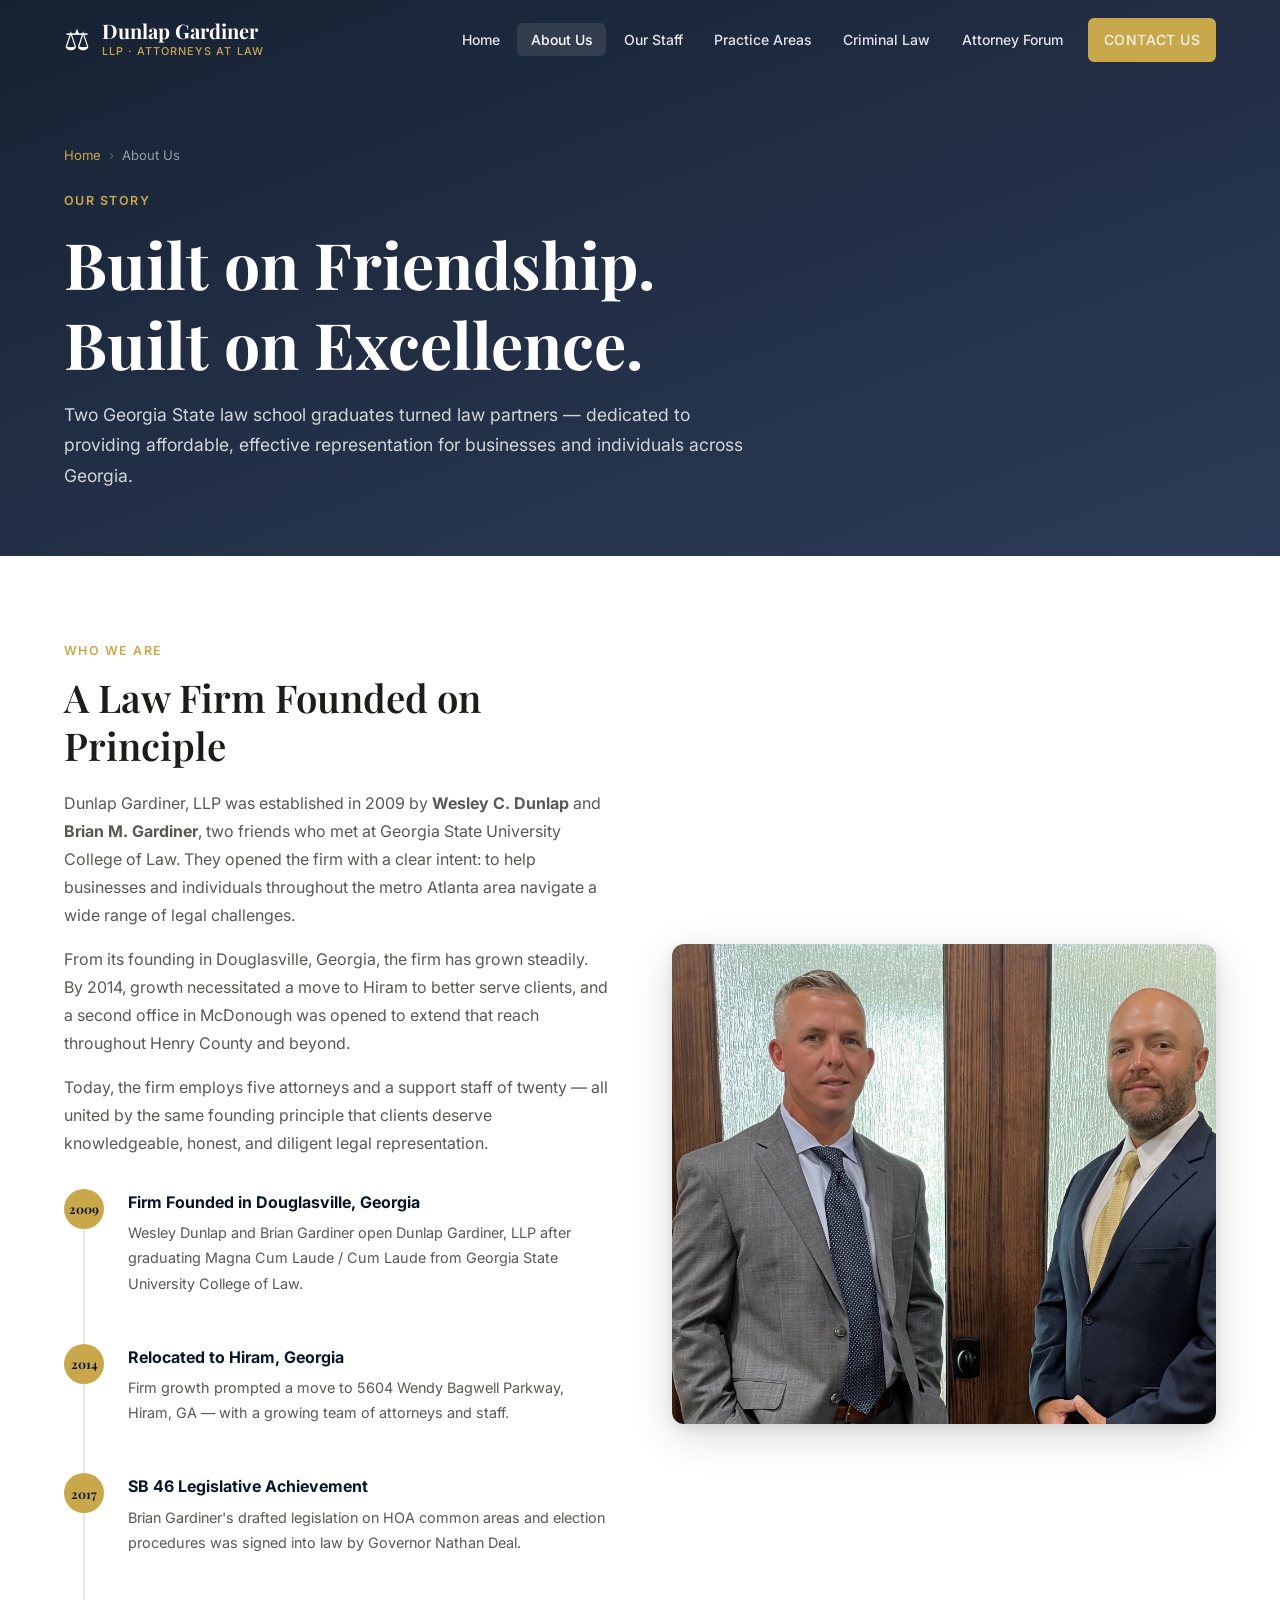
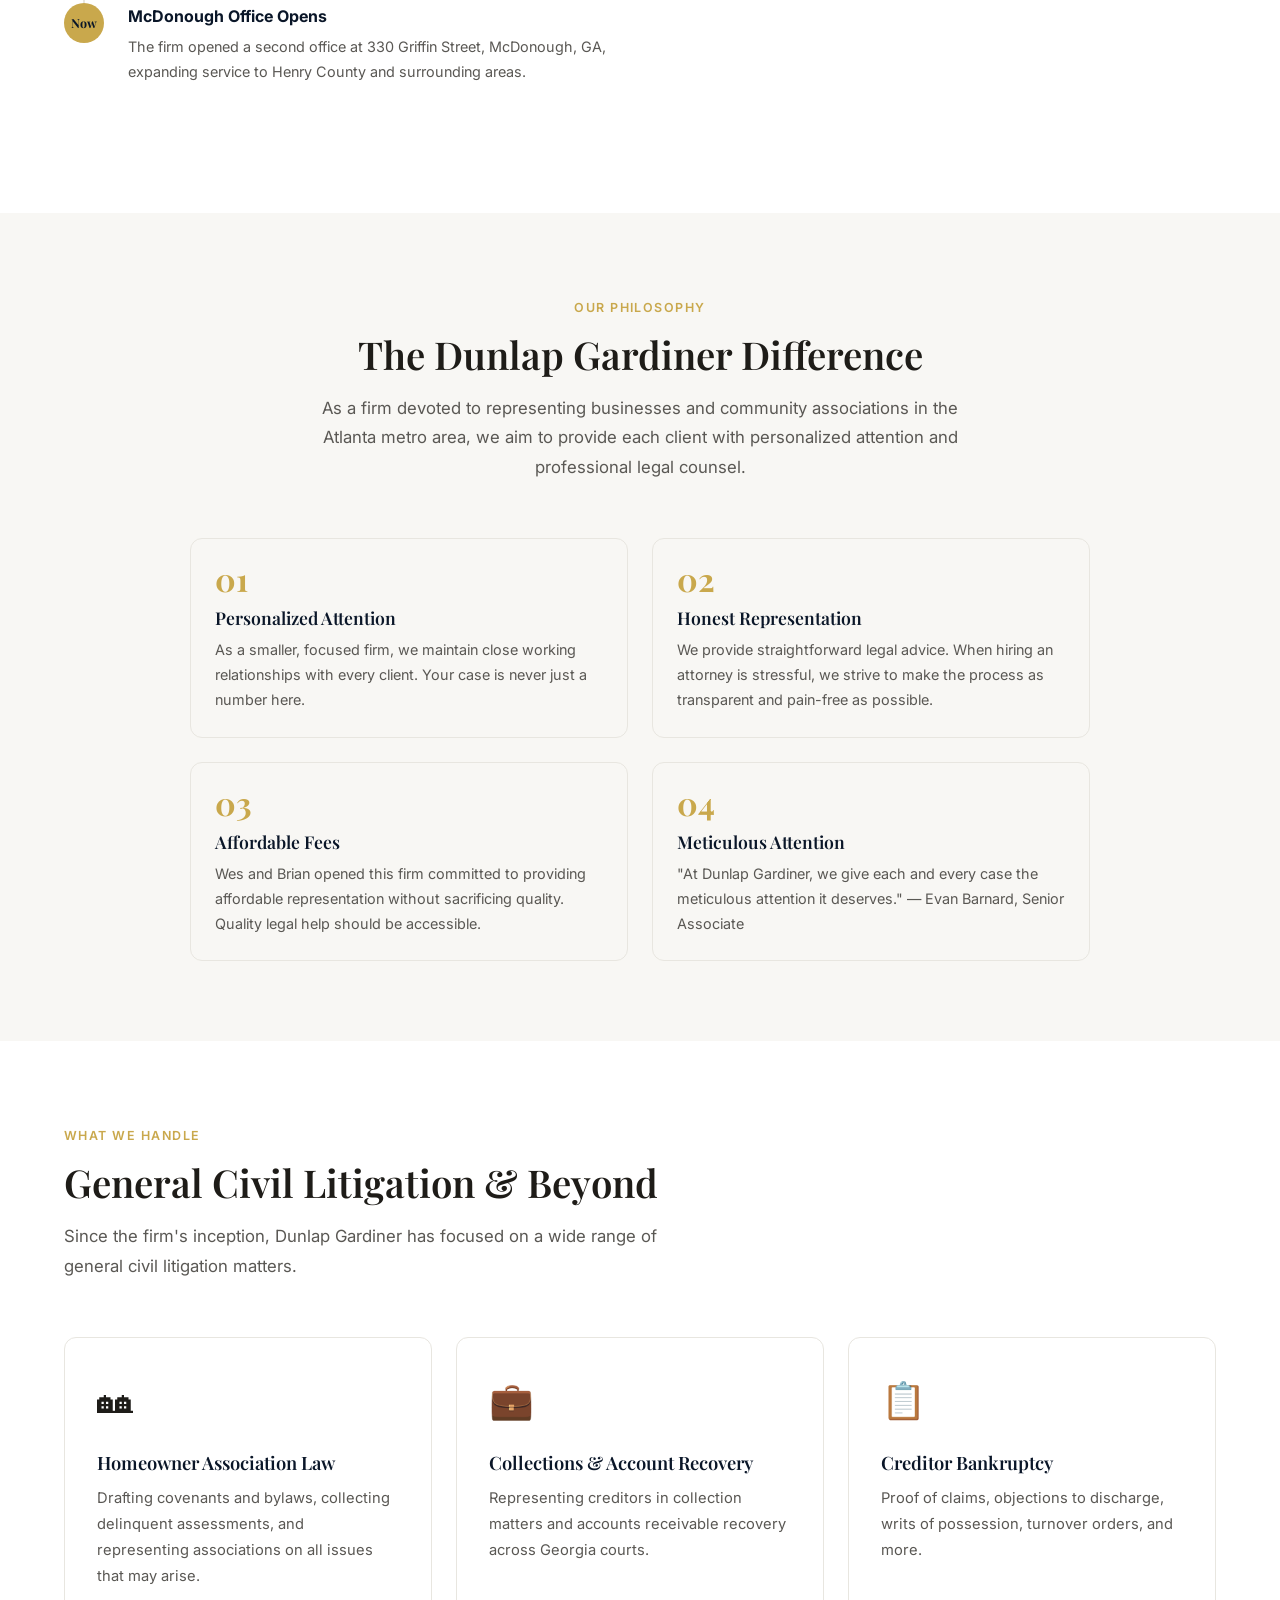
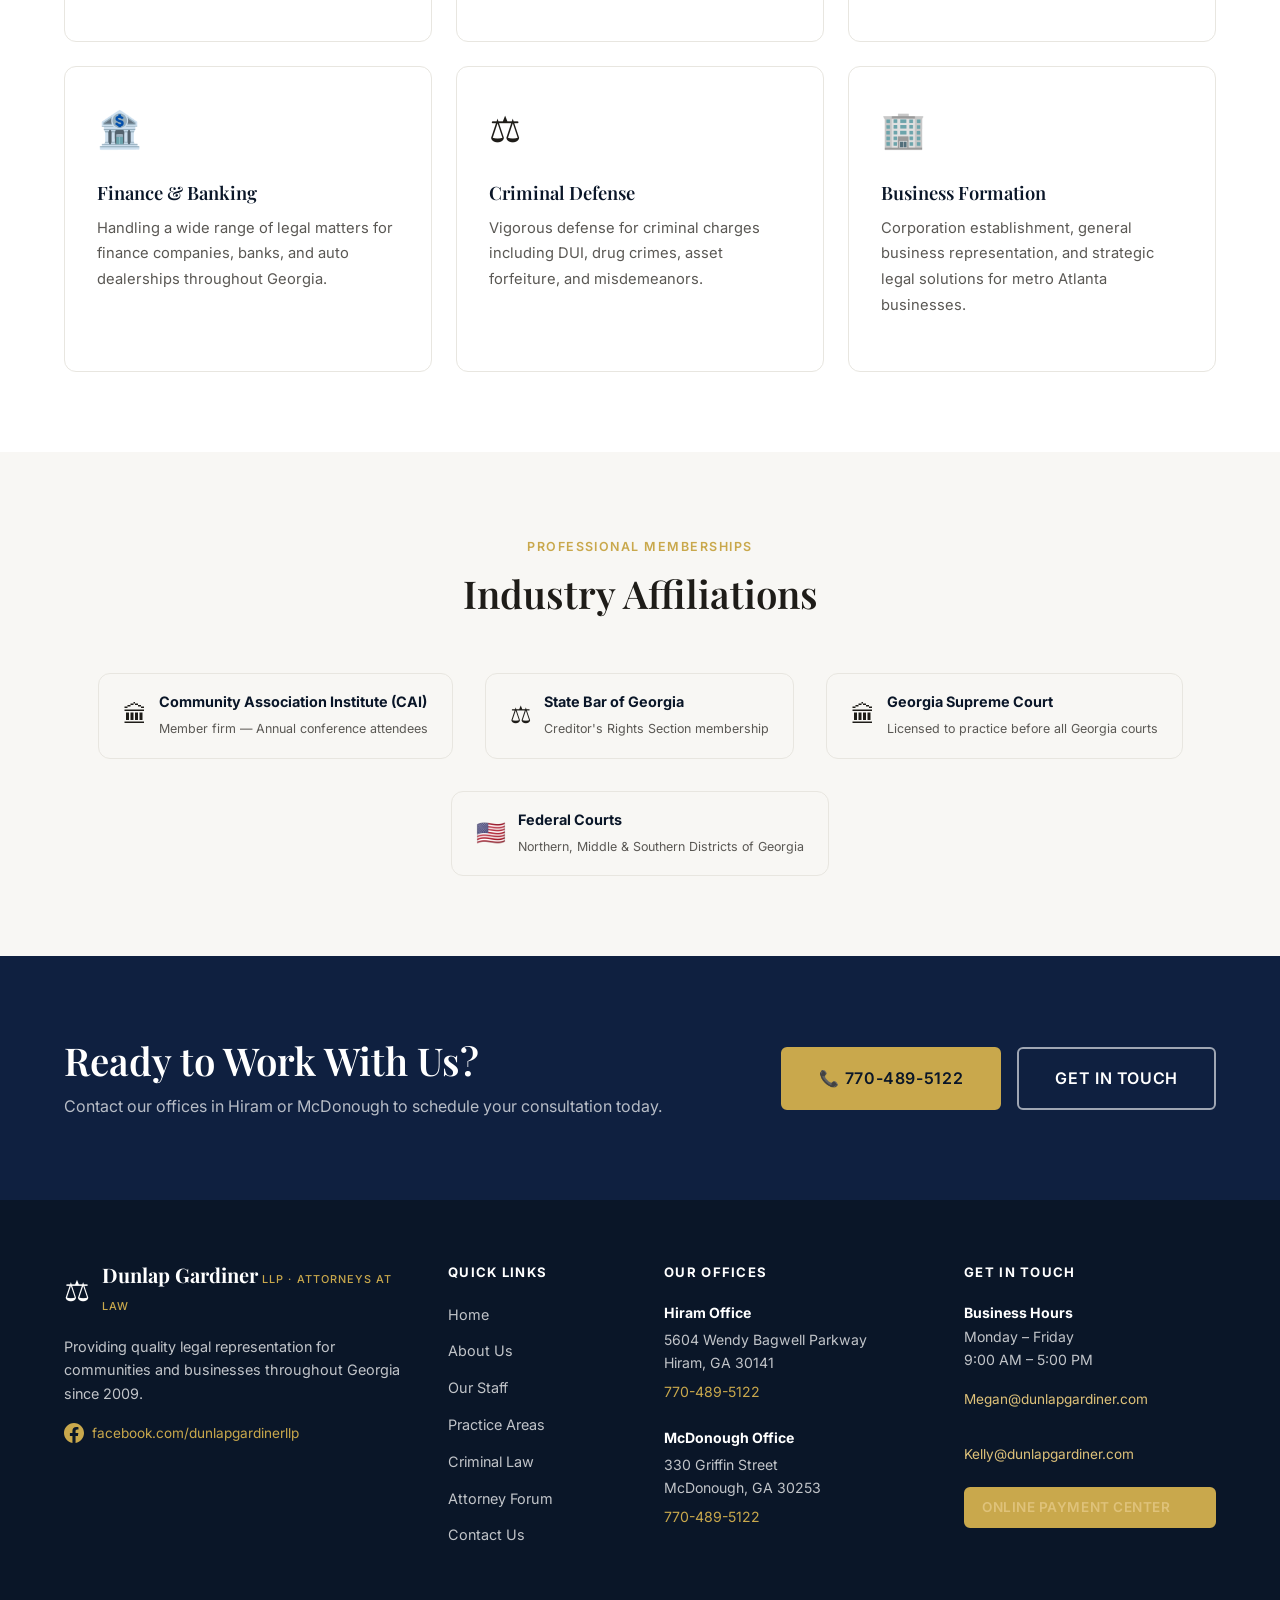
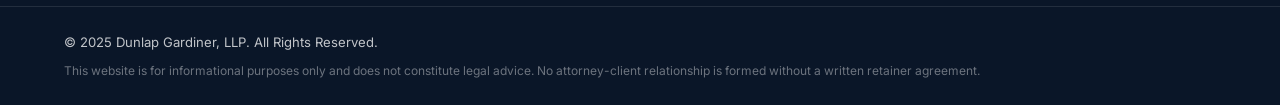
==== about.html @ 9105c39e "feat: website redesign Complete ground-up redesign of Dunlap Gardiner LLP website using modern, prof" ====
<!DOCTYPE html>
<html lang="en">
<head>
  <meta charset="UTF-8" />
  <meta name="viewport" content="width=device-width, initial-scale=1.0" />
  <meta name="description" content="About Dunlap Gardiner, LLP – Founded in 2009 by Wesley Dunlap and Brian Gardiner, serving businesses and communities throughout Georgia." />
  <title>About Us – Dunlap Gardiner, LLP</title>
  <link rel="icon" type="image/svg+xml" href="assets/favicon.svg" />
  <link rel="stylesheet" href="styles.css" />
  <link rel="preconnect" href="https://fonts.googleapis.com" />
  <link rel="preconnect" href="https://fonts.gstatic.com" crossorigin />
  <link href="https://fonts.googleapis.com/css2?family=Playfair+Display:wght@400;600;700&family=Inter:wght@300;400;500;600&display=swap" rel="stylesheet" />
</head>
<body>

  <!-- HEADER -->
  <header class="site-header scrolled" id="site-header">
    <div class="container header-inner">
      <a href="index.html" class="logo" aria-label="Dunlap Gardiner LLP Home">
        <span class="logo-icon">⚖</span>
        <div class="logo-text">
          <span class="logo-name">Dunlap Gardiner</span>
          <span class="logo-tag">LLP · Attorneys at Law</span>
        </div>
      </a>
      <nav class="main-nav" id="main-nav" aria-label="Main navigation">
        <ul>
          <li><a href="index.html">Home</a></li>
          <li><a href="about.html" class="active">About Us</a></li>
          <li><a href="staff.html">Our Staff</a></li>
          <li><a href="practice-areas.html">Practice Areas</a></li>
          <li><a href="criminal-law.html">Criminal Law</a></li>
          <li><a href="attorney-forum.html">Attorney Forum</a></li>
          <li><a href="contact.html" class="btn btn-nav">Contact Us</a></li>
        </ul>
      </nav>
      <button class="hamburger" id="hamburger" aria-label="Open menu" aria-expanded="false">
        <span></span><span></span><span></span>
      </button>
    </div>
  </header>
  <div class="mobile-menu" id="mobile-menu">
    <ul>
      <li><a href="index.html">Home</a></li>
      <li><a href="about.html">About Us</a></li>
      <li><a href="staff.html">Our Staff</a></li>
      <li><a href="practice-areas.html">Practice Areas</a></li>
      <li><a href="criminal-law.html">Criminal Law</a></li>
      <li><a href="attorney-forum.html">Attorney Forum</a></li>
    </ul>
    <a href="contact.html" class="btn btn-gold">Contact Us</a>
  </div>

  <!-- PAGE HERO -->
  <section class="page-hero">
    <div class="container">
      <div class="page-hero-content">
        <div class="breadcrumb">
          <a href="index.html">Home</a>
          <span class="breadcrumb-sep">›</span>
          <span>About Us</span>
        </div>
        <div class="section-label">Our Story</div>
        <h1>Built on Friendship.<br>Built on Excellence.</h1>
        <p>Two Georgia State law school graduates turned law partners — dedicated to providing affordable, effective representation for businesses and individuals across Georgia.</p>
      </div>
    </div>
  </section>

  <!-- MISSION -->
  <section class="section">
    <div class="container about-mission">
      <div class="about-mission-content">
        <div class="section-label">Who We Are</div>
        <h2>A Law Firm Founded on Principle</h2>
        <p>Dunlap Gardiner, LLP was established in 2009 by <strong>Wesley C. Dunlap</strong> and <strong>Brian M. Gardiner</strong>, two friends who met at Georgia State University College of Law. They opened the firm with a clear intent: to help businesses and individuals throughout the metro Atlanta area navigate a wide range of legal challenges.</p>
        <p>From its founding in Douglasville, Georgia, the firm has grown steadily. By 2014, growth necessitated a move to Hiram to better serve clients, and a second office in McDonough was opened to extend that reach throughout Henry County and beyond.</p>
        <p>Today, the firm employs five attorneys and a support staff of twenty — all united by the same founding principle that clients deserve knowledgeable, honest, and diligent legal representation.</p>
        <div class="about-timeline">
          <div class="timeline-item">
            <div class="timeline-dot">2009</div>
            <div class="timeline-content">
              <strong>Firm Founded in Douglasville, Georgia</strong>
              <p>Wesley Dunlap and Brian Gardiner open Dunlap Gardiner, LLP after graduating Magna Cum Laude / Cum Laude from Georgia State University College of Law.</p>
            </div>
          </div>
          <div class="timeline-item">
            <div class="timeline-dot">2014</div>
            <div class="timeline-content">
              <strong>Relocated to Hiram, Georgia</strong>
              <p>Firm growth prompted a move to 5604 Wendy Bagwell Parkway, Hiram, GA — with a growing team of attorneys and staff.</p>
            </div>
          </div>
          <div class="timeline-item">
            <div class="timeline-dot">2017</div>
            <div class="timeline-content">
              <strong>SB 46 Legislative Achievement</strong>
              <p>Brian Gardiner's drafted legislation on HOA common areas and election procedures was signed into law by Governor Nathan Deal.</p>
            </div>
          </div>
          <div class="timeline-item">
            <div class="timeline-dot">Now</div>
            <div class="timeline-content">
              <strong>McDonough Office Opens</strong>
              <p>The firm opened a second office at 330 Griffin Street, McDonough, GA, expanding service to Henry County and surrounding areas.</p>
            </div>
          </div>
        </div>
      </div>
      <div class="about-mission-image">
        <img src="assets/images/team-photo.jpg" alt="Founding partners Wesley Dunlap and Brian Gardiner" loading="lazy" />
      </div>
    </div>
  </section>

  <!-- PHILOSOPHY -->
  <section class="section bg-light">
    <div class="container">
      <div class="section-header">
        <div class="section-label">Our Philosophy</div>
        <h2>The Dunlap Gardiner Difference</h2>
        <p>As a firm devoted to representing businesses and community associations in the Atlanta metro area, we aim to provide each client with personalized attention and professional legal counsel.</p>
      </div>
      <div class="client-focus-values" style="max-width: 900px; margin: 0 auto; display: grid; grid-template-columns: repeat(2,1fr); gap: 1.5rem;">
        <div class="value-card">
          <div class="value-num">01</div>
          <h4>Personalized Attention</h4>
          <p>As a smaller, focused firm, we maintain close working relationships with every client. Your case is never just a number here.</p>
        </div>
        <div class="value-card">
          <div class="value-num">02</div>
          <h4>Honest Representation</h4>
          <p>We provide straightforward legal advice. When hiring an attorney is stressful, we strive to make the process as transparent and pain-free as possible.</p>
        </div>
        <div class="value-card">
          <div class="value-num">03</div>
          <h4>Affordable Fees</h4>
          <p>Wes and Brian opened this firm committed to providing affordable representation without sacrificing quality. Quality legal help should be accessible.</p>
        </div>
        <div class="value-card">
          <div class="value-num">04</div>
          <h4>Meticulous Attention</h4>
          <p>"At Dunlap Gardiner, we give each and every case the meticulous attention it deserves." — Evan Barnard, Senior Associate</p>
        </div>
      </div>
    </div>
  </section>

  <!-- PRACTICE AREAS SUMMARY -->
  <section class="section">
    <div class="container">
      <div class="section-header left">
        <div class="section-label">What We Handle</div>
        <h2>General Civil Litigation &amp; Beyond</h2>
        <p>Since the firm's inception, Dunlap Gardiner has focused on a wide range of general civil litigation matters.</p>
      </div>
      <div class="practice-grid">
        <div class="practice-card">
          <div class="practice-icon">🏘</div>
          <h3>Homeowner Association Law</h3>
          <p>Drafting covenants and bylaws, collecting delinquent assessments, and representing associations on all issues that may arise.</p>
        </div>
        <div class="practice-card">
          <div class="practice-icon">💼</div>
          <h3>Collections &amp; Account Recovery</h3>
          <p>Representing creditors in collection matters and accounts receivable recovery across Georgia courts.</p>
        </div>
        <div class="practice-card">
          <div class="practice-icon">📋</div>
          <h3>Creditor Bankruptcy</h3>
          <p>Proof of claims, objections to discharge, writs of possession, turnover orders, and more.</p>
        </div>
        <div class="practice-card">
          <div class="practice-icon">🏦</div>
          <h3>Finance &amp; Banking</h3>
          <p>Handling a wide range of legal matters for finance companies, banks, and auto dealerships throughout Georgia.</p>
        </div>
        <div class="practice-card">
          <div class="practice-icon">⚖</div>
          <h3>Criminal Defense</h3>
          <p>Vigorous defense for criminal charges including DUI, drug crimes, asset forfeiture, and misdemeanors.</p>
        </div>
        <div class="practice-card">
          <div class="practice-icon">🏢</div>
          <h3>Business Formation</h3>
          <p>Corporation establishment, general business representation, and strategic legal solutions for metro Atlanta businesses.</p>
        </div>
      </div>
    </div>
  </section>

  <!-- AFFILIATIONS -->
  <section class="section bg-light">
    <div class="container">
      <div class="section-header">
        <div class="section-label">Professional Memberships</div>
        <h2>Industry Affiliations</h2>
      </div>
      <div class="affiliations" style="justify-content: center;">
        <div class="affiliation-badge">
          <span>🏛</span>
          <div>
            <strong>Community Association Institute (CAI)</strong>
            <small>Member firm — Annual conference attendees</small>
          </div>
        </div>
        <div class="affiliation-badge">
          <span>⚖</span>
          <div>
            <strong>State Bar of Georgia</strong>
            <small>Creditor's Rights Section membership</small>
          </div>
        </div>
        <div class="affiliation-badge">
          <span>🏛</span>
          <div>
            <strong>Georgia Supreme Court</strong>
            <small>Licensed to practice before all Georgia courts</small>
          </div>
        </div>
        <div class="affiliation-badge">
          <span>🇺🇸</span>
          <div>
            <strong>Federal Courts</strong>
            <small>Northern, Middle &amp; Southern Districts of Georgia</small>
          </div>
        </div>
      </div>
    </div>
  </section>

  <!-- CTA -->
  <section class="section contact-cta bg-navy">
    <div class="container contact-cta-inner">
      <div class="contact-cta-text">
        <h2>Ready to Work With Us?</h2>
        <p>Contact our offices in Hiram or McDonough to schedule your consultation today.</p>
      </div>
      <div class="contact-cta-actions">
        <a href="tel:7704895122" class="btn btn-gold btn-lg">📞 770-489-5122</a>
        <a href="contact.html" class="btn btn-ghost-light btn-lg">Get in Touch</a>
      </div>
    </div>
  </section>

  <!-- FOOTER -->
  <footer class="site-footer">
    <div class="container footer-grid">
      <div class="footer-brand">
        <div class="footer-logo">
          <span class="logo-icon">⚖</span>
          <div>
            <span class="logo-name">Dunlap Gardiner</span>
            <span class="logo-tag">LLP · Attorneys at Law</span>
          </div>
        </div>
        <p>Providing quality legal representation for communities and businesses throughout Georgia since 2009.</p>
        <a href="https://www.facebook.com/dunlapgardinerllp" target="_blank" rel="noopener" class="footer-social">
          <svg width="20" height="20" viewBox="0 0 24 24" fill="currentColor"><path d="M24 12.073c0-6.627-5.373-12-12-12s-12 5.373-12 12c0 5.99 4.388 10.954 10.125 11.854v-8.385H7.078v-3.47h3.047V9.43c0-3.007 1.792-4.669 4.533-4.669 1.312 0 2.686.235 2.686.235v2.953H15.83c-1.491 0-1.956.925-1.956 1.874v2.25h3.328l-.532 3.47h-2.796v8.385C19.612 23.027 24 18.062 24 12.073z"/></svg>
          facebook.com/dunlapgardinerllp
        </a>
      </div>
      <div class="footer-nav">
        <h4>Quick Links</h4>
        <ul>
          <li><a href="index.html">Home</a></li>
          <li><a href="about.html">About Us</a></li>
          <li><a href="staff.html">Our Staff</a></li>
          <li><a href="practice-areas.html">Practice Areas</a></li>
          <li><a href="criminal-law.html">Criminal Law</a></li>
          <li><a href="attorney-forum.html">Attorney Forum</a></li>
          <li><a href="contact.html">Contact Us</a></li>
        </ul>
      </div>
      <div class="footer-offices">
        <h4>Our Offices</h4>
        <div class="office">
          <strong>Hiram Office</strong>
          <address>5604 Wendy Bagwell Parkway<br>Hiram, GA 30141</address>
          <a href="tel:7704895122">770-489-5122</a>
        </div>
        <div class="office">
          <strong>McDonough Office</strong>
          <address>330 Griffin Street<br>McDonough, GA 30253</address>
          <a href="tel:7704895122">770-489-5122</a>
        </div>
      </div>
      <div class="footer-contact">
        <h4>Get in Touch</h4>
        <p><strong>Business Hours</strong><br>Monday – Friday<br>9:00 AM – 5:00 PM</p>
        <a href="mailto:Megan@dunlapgardiner.com">Megan@dunlapgardiner.com</a><br>
        <a href="mailto:Kelly@dunlapgardiner.com">Kelly@dunlapgardiner.com</a>
        <div class="footer-payment">
          <a href="https://quickclick.com/r/5w9c6m7mehdgdvlrskypk6oudv6t7s" target="_blank" rel="noopener" class="btn btn-sm btn-gold">Online Payment Center</a>
        </div>
      </div>
    </div>
    <div class="footer-bottom">
      <div class="container">
        <p>&copy; 2025 Dunlap Gardiner, LLP. All Rights Reserved.</p>
        <p class="disclaimer">This website is for informational purposes only and does not constitute legal advice. No attorney-client relationship is formed without a written retainer agreement.</p>
      </div>
    </div>
  </footer>

  <script src="script.js"></script>
</body>
</html>
---- styles.css ----
/* =============================================
   DUNLAP GARDINER LLP - MAIN STYLESHEET
   Modern Professional Law Firm Design
   ============================================= */

/* --- Reset & Base --- */
*, *::before, *::after { box-sizing: border-box; margin: 0; padding: 0; }

:root {
  --navy:       #0a1628;
  --navy-mid:   #0f2040;
  --navy-light: #1a2f52;
  --gold:       #c9a84c;
  --gold-light: #dfc27a;
  --gold-dark:  #a8861e;
  --white:      #ffffff;
  --off-white:  #f8f7f4;
  --gray-100:   #f3f2ef;
  --gray-200:   #e8e6e0;
  --gray-400:   #9e9b94;
  --gray-600:   #6b6860;
  --gray-800:   #3a3834;
  --text:       #1e1c18;
  --text-light: #5a5854;
  --radius:     6px;
  --radius-lg:  12px;
  --shadow-sm:  0 1px 3px rgba(0,0,0,.08), 0 1px 2px rgba(0,0,0,.06);
  --shadow-md:  0 4px 16px rgba(0,0,0,.10), 0 2px 6px rgba(0,0,0,.07);
  --shadow-lg:  0 12px 40px rgba(0,0,0,.15), 0 4px 12px rgba(0,0,0,.08);
  --transition: 0.25s ease;
  --header-h:   80px;
}

html { scroll-behavior: smooth; font-size: 16px; }

body {
  font-family: 'Inter', -apple-system, BlinkMacSystemFont, sans-serif;
  color: var(--text);
  background: var(--white);
  line-height: 1.7;
  -webkit-font-smoothing: antialiased;
}

img { max-width: 100%; height: auto; display: block; }
a { color: inherit; text-decoration: none; }
ul { list-style: none; }
address { font-style: normal; }

/* --- Typography --- */
h1, h2, h3, h4 { font-family: 'Playfair Display', Georgia, serif; line-height: 1.25; }
h1 { font-size: clamp(2.4rem, 5vw, 4rem); font-weight: 700; }
h2 { font-size: clamp(1.8rem, 3vw, 2.6rem); font-weight: 600; }
h3 { font-size: 1.35rem; font-weight: 600; }
h4 { font-size: 1.1rem; font-weight: 600; }
p  { line-height: 1.75; }

/* --- Container --- */
.container {
  width: 100%;
  max-width: 1200px;
  margin: 0 auto;
  padding: 0 1.5rem;
}

/* --- Buttons --- */
.btn {
  display: inline-flex;
  align-items: center;
  gap: .5rem;
  padding: .8rem 1.75rem;
  border-radius: var(--radius);
  font-family: 'Inter', sans-serif;
  font-size: .9rem;
  font-weight: 600;
  letter-spacing: .04em;
  text-transform: uppercase;
  cursor: pointer;
  border: 2px solid transparent;
  transition: all var(--transition);
  white-space: nowrap;
}
.btn-primary {
  background: var(--gold);
  color: var(--navy);
  border-color: var(--gold);
}
.btn-primary:hover { background: var(--gold-dark); border-color: var(--gold-dark); color: var(--white); }
.btn-ghost {
  background: transparent;
  color: var(--white);
  border-color: rgba(255,255,255,.5);
}
.btn-ghost:hover { background: rgba(255,255,255,.1); border-color: var(--white); }
.btn-ghost-light {
  background: transparent;
  color: var(--white);
  border-color: rgba(255,255,255,.6);
}
.btn-ghost-light:hover { background: var(--white); color: var(--navy); }
.btn-gold {
  background: var(--gold);
  color: var(--navy);
  border-color: var(--gold);
}
.btn-gold:hover { background: var(--gold-dark); border-color: var(--gold-dark); color: var(--white); }
.btn-nav {
  padding: .55rem 1.25rem;
  font-size: .82rem;
  background: var(--gold);
  color: var(--navy);
  border-color: var(--gold);
}
.btn-nav:hover { background: var(--gold-dark); border-color: var(--gold-dark); color: var(--white); }
.btn-sm { padding: .45rem 1rem; font-size: .78rem; }
.btn-lg { padding: 1rem 2.25rem; font-size: 1rem; }
.btn-outline-dark {
  background: transparent;
  color: var(--navy);
  border-color: var(--navy);
}
.btn-outline-dark:hover { background: var(--navy); color: var(--white); }

/* --- Sections --- */
.section { padding: 5rem 0; }
.bg-light { background: var(--off-white); }
.bg-dark  { background: var(--navy); color: var(--white); }
.bg-navy  { background: var(--navy-mid); color: var(--white); }
.bg-gray  { background: var(--gray-100); }

.section-label {
  display: inline-block;
  font-size: .78rem;
  font-weight: 600;
  letter-spacing: .12em;
  text-transform: uppercase;
  color: var(--gold);
  margin-bottom: .75rem;
}
.section-header {
  max-width: 640px;
  margin: 0 auto 3.5rem;
  text-align: center;
}
.section-header h2 { margin-bottom: 1rem; }
.section-header p { color: var(--text-light); font-size: 1.05rem; }
.section-header.light h2 { color: var(--white); }
.section-header.light p  { color: rgba(255,255,255,.7); }
.section-header.left { text-align: left; margin-left: 0; }

/* =============================================
   HEADER
   ============================================= */
.site-header {
  position: fixed;
  top: 0;
  left: 0;
  right: 0;
  z-index: 900;
  height: var(--header-h);
  background: transparent;
  transition: background var(--transition), box-shadow var(--transition);
}
.site-header.scrolled {
  background: var(--navy);
  box-shadow: 0 2px 20px rgba(0,0,0,.3);
}
.header-inner {
  display: flex;
  align-items: center;
  justify-content: space-between;
  height: var(--header-h);
}
.logo {
  display: flex;
  align-items: center;
  gap: .75rem;
  color: var(--white);
}
.logo-icon { font-size: 1.8rem; line-height: 1; }
.logo-text { display: flex; flex-direction: column; }
.logo-name {
  font-family: 'Playfair Display', serif;
  font-size: 1.25rem;
  font-weight: 700;
  line-height: 1.1;
}
.logo-tag {
  font-size: .68rem;
  letter-spacing: .1em;
  text-transform: uppercase;
  color: var(--gold);
  font-weight: 500;
}
.main-nav ul {
  display: flex;
  align-items: center;
  gap: .25rem;
}
.main-nav a {
  color: rgba(255,255,255,.88);
  font-size: .875rem;
  font-weight: 500;
  padding: .5rem .85rem;
  border-radius: var(--radius);
  transition: all var(--transition);
}
.main-nav a:hover, .main-nav a.active { color: var(--white); background: rgba(255,255,255,.1); }
.main-nav .btn-nav { margin-left: .5rem; }
.hamburger {
  display: none;
  flex-direction: column;
  gap: 5px;
  background: none;
  border: none;
  cursor: pointer;
  padding: .5rem;
}
.hamburger span {
  display: block;
  width: 24px;
  height: 2px;
  background: var(--white);
  transition: all var(--transition);
  border-radius: 2px;
}

/* =============================================
   HERO
   ============================================= */
.hero {
  position: relative;
  min-height: 100vh;
  display: flex;
  align-items: center;
  background:
    linear-gradient(160deg, rgba(10,22,40,.92) 0%, rgba(15,32,64,.82) 60%, rgba(10,22,40,.75) 100%),
    url('https://images.unsplash.com/photo-1589829545856-d10d557cf95f?w=1800&q=80&auto=format&fit=crop') center/cover no-repeat;
  color: var(--white);
  overflow: hidden;
}
.hero-overlay {
  position: absolute;
  inset: 0;
  background: radial-gradient(ellipse at 70% 50%, rgba(201,168,76,.08) 0%, transparent 60%);
}
.hero-content {
  position: relative;
  z-index: 2;
  padding-top: calc(var(--header-h) + 2rem);
  padding-bottom: 8rem;
}
.hero-badge {
  display: inline-block;
  background: rgba(201,168,76,.18);
  border: 1px solid rgba(201,168,76,.35);
  color: var(--gold-light);
  font-size: .78rem;
  font-weight: 600;
  letter-spacing: .1em;
  text-transform: uppercase;
  padding: .4rem 1.1rem;
  border-radius: 100px;
  margin-bottom: 1.5rem;
}
.hero-title {
  max-width: 760px;
  margin-bottom: 1.5rem;
  color: var(--white);
}
.hero-title em {
  font-style: italic;
  color: var(--gold-light);
}
.hero-subtitle {
  max-width: 540px;
  font-size: 1.1rem;
  color: rgba(255,255,255,.8);
  margin-bottom: 2.25rem;
}
.hero-actions { display: flex; gap: 1rem; flex-wrap: wrap; margin-bottom: 4rem; }
.hero-stats {
  display: flex;
  gap: 3rem;
  flex-wrap: wrap;
  border-top: 1px solid rgba(255,255,255,.15);
  padding-top: 2rem;
}
.stat-num {
  display: block;
  font-family: 'Playfair Display', serif;
  font-size: 2.2rem;
  font-weight: 700;
  color: var(--gold);
  line-height: 1;
}
.stat-label {
  display: block;
  font-size: .78rem;
  text-transform: uppercase;
  letter-spacing: .08em;
  color: rgba(255,255,255,.6);
  margin-top: .3rem;
}
.hero-scroll {
  position: absolute;
  bottom: 2.5rem;
  left: 50%;
  transform: translateX(-50%);
  display: flex;
  flex-direction: column;
  align-items: center;
  gap: .5rem;
  color: rgba(255,255,255,.5);
  font-size: .72rem;
  letter-spacing: .12em;
  text-transform: uppercase;
}
.scroll-line {
  width: 1px;
  height: 40px;
  background: linear-gradient(to bottom, rgba(201,168,76,.6), transparent);
  animation: scrollPulse 2s ease-in-out infinite;
}
@keyframes scrollPulse {
  0%, 100% { opacity: .5; transform: scaleY(1); }
  50% { opacity: 1; transform: scaleY(1.1); }
}

/* =============================================
   PHONE BAR
   ============================================= */
.phone-bar {
  background: var(--gold);
  color: var(--navy);
}
.phone-bar-inner {
  display: flex;
  align-items: center;
  gap: 1rem;
  flex-wrap: wrap;
  padding: .65rem 1.5rem;
  font-size: .88rem;
  font-weight: 500;
}
.phone-link { font-weight: 700; color: var(--navy); }
.phone-link:hover { text-decoration: underline; }
.sep { opacity: .4; }
.phone-bar .btn-sm {
  margin-left: auto;
  background: var(--navy);
  color: var(--white);
  border-color: var(--navy);
}
.phone-bar .btn-sm:hover { background: var(--navy-mid); }

/* =============================================
   ABOUT INTRO
   ============================================= */
.about-intro-grid {
  display: grid;
  grid-template-columns: 1fr 1fr;
  gap: 5rem;
  align-items: center;
}
.about-intro-image {
  position: relative;
}
.about-intro-image img {
  width: 100%;
  height: 560px;
  object-fit: cover;
  border-radius: var(--radius-lg);
  box-shadow: var(--shadow-lg);
}
.img-badge {
  position: absolute;
  bottom: -1.5rem;
  right: -1.5rem;
  background: var(--gold);
  color: var(--navy);
  width: 100px;
  height: 100px;
  border-radius: 50%;
  display: flex;
  flex-direction: column;
  align-items: center;
  justify-content: center;
  box-shadow: var(--shadow-md);
}
.img-badge-year { font-family: 'Playfair Display', serif; font-size: 1.6rem; font-weight: 700; line-height: 1; }
.img-badge-text  { font-size: .65rem; font-weight: 600; letter-spacing: .08em; text-transform: uppercase; }
.about-intro-content h2 { margin-bottom: 1.25rem; }
.about-intro-content p  { color: var(--text-light); margin-bottom: 1rem; }
.about-intro-highlights { margin: 2rem 0; display: flex; flex-direction: column; gap: 1rem; }
.highlight {
  display: flex;
  align-items: flex-start;
  gap: 1rem;
}
.highlight-icon { font-size: 1.5rem; flex-shrink: 0; margin-top: .1rem; }
.highlight strong { display: block; color: var(--navy); font-weight: 600; margin-bottom: .2rem; }
.highlight span { font-size: .9rem; color: var(--text-light); }

/* =============================================
   PRACTICE AREAS
   ============================================= */
.practice-grid {
  display: grid;
  grid-template-columns: repeat(3, 1fr);
  gap: 1.5rem;
}
.practice-card {
  display: flex;
  flex-direction: column;
  background: var(--white);
  border: 1px solid var(--gray-200);
  border-radius: var(--radius-lg);
  padding: 2rem;
  transition: all var(--transition);
  cursor: pointer;
}
.practice-card:hover {
  border-color: var(--gold);
  box-shadow: var(--shadow-md);
  transform: translateY(-4px);
}
.practice-icon { font-size: 2.25rem; margin-bottom: 1.25rem; }
.practice-card h3 { margin-bottom: .75rem; font-size: 1.15rem; color: var(--navy); }
.practice-card p  { color: var(--text-light); font-size: .92rem; flex: 1; margin-bottom: 1.25rem; }
.practice-link {
  font-size: .82rem;
  font-weight: 600;
  color: var(--gold-dark);
  text-transform: uppercase;
  letter-spacing: .06em;
  margin-top: auto;
}
.practice-card:hover .practice-link { color: var(--navy); }

/* =============================================
   CLIENT FOCUS
   ============================================= */
.client-focus-grid {
  display: grid;
  grid-template-columns: 1fr 1fr;
  gap: 5rem;
  align-items: start;
}
.client-focus-content h2 { margin-bottom: 1.25rem; }
.client-focus-content p  { color: var(--text-light); margin-bottom: 1rem; }
.pull-quote {
  font-family: 'Playfair Display', serif;
  font-size: 1.15rem;
  font-style: italic;
  color: var(--navy);
  border-left: 4px solid var(--gold);
  padding: 1rem 1.5rem;
  margin: 1.75rem 0;
  background: var(--gray-100);
  border-radius: 0 var(--radius) var(--radius) 0;
  line-height: 1.6;
}
.client-focus-values { display: grid; grid-template-columns: 1fr 1fr; gap: 1.25rem; }
.value-card {
  background: var(--off-white);
  border: 1px solid var(--gray-200);
  border-radius: var(--radius-lg);
  padding: 1.5rem;
  transition: box-shadow var(--transition);
}
.value-card:hover { box-shadow: var(--shadow-md); }
.value-num {
  font-family: 'Playfair Display', serif;
  font-size: 2rem;
  font-weight: 700;
  color: var(--gold);
  line-height: 1;
  margin-bottom: .75rem;
}
.value-card h4 { color: var(--navy); margin-bottom: .5rem; }
.value-card p  { color: var(--text-light); font-size: .9rem; }

/* =============================================
   ATTORNEYS PREVIEW
   ============================================= */
.attorneys-grid {
  display: grid;
  grid-template-columns: repeat(5, 1fr);
  gap: 1.25rem;
  margin-bottom: 2.5rem;
}
.attorney-card {
  background: rgba(255,255,255,.06);
  border: 1px solid rgba(255,255,255,.1);
  border-radius: var(--radius-lg);
  padding: 1.5rem;
  text-align: center;
  transition: all var(--transition);
}
.attorney-card:hover {
  background: rgba(255,255,255,.1);
  border-color: var(--gold);
  transform: translateY(-4px);
}
.attorney-initials {
  width: 64px;
  height: 64px;
  background: var(--gold);
  color: var(--navy);
  border-radius: 50%;
  display: flex;
  align-items: center;
  justify-content: center;
  font-family: 'Playfair Display', serif;
  font-size: 1.3rem;
  font-weight: 700;
  margin: 0 auto 1rem;
}
.attorney-info h3 { font-size: 1rem; color: var(--white); margin-bottom: .25rem; }
.attorney-title {
  display: block;
  font-size: .75rem;
  font-weight: 600;
  text-transform: uppercase;
  letter-spacing: .08em;
  color: var(--gold);
  margin-bottom: .75rem;
}
.attorney-info p { font-size: .82rem; color: rgba(255,255,255,.65); line-height: 1.55; }
.section-cta { text-align: center; }

/* =============================================
   SERVICE AREAS
   ============================================= */
.areas-list {
  display: flex;
  flex-wrap: wrap;
  gap: .75rem;
  justify-content: center;
}
.areas-list span {
  background: var(--white);
  border: 1px solid var(--gray-200);
  border-radius: 100px;
  padding: .45rem 1.1rem;
  font-size: .875rem;
  font-weight: 500;
  color: var(--navy);
  transition: all var(--transition);
}
.areas-list span:hover {
  background: var(--gold);
  border-color: var(--gold);
  color: var(--navy);
}

/* =============================================
   CONTACT CTA
   ============================================= */
.contact-cta-inner {
  display: flex;
  align-items: center;
  justify-content: space-between;
  gap: 2rem;
  flex-wrap: wrap;
}
.contact-cta-text h2 { color: var(--white); margin-bottom: .5rem; }
.contact-cta-text p  { color: rgba(255,255,255,.7); }
.contact-cta-actions { display: flex; gap: 1rem; flex-wrap: wrap; flex-shrink: 0; }

/* =============================================
   SITE FOOTER
   ============================================= */
.site-footer { background: var(--navy); color: rgba(255,255,255,.75); padding-top: 4rem; }
.footer-grid {
  display: grid;
  grid-template-columns: 2fr 1fr 1.5fr 1.5fr;
  gap: 3rem;
  padding-bottom: 3rem;
}
.footer-logo {
  display: flex;
  align-items: center;
  gap: .75rem;
  margin-bottom: 1rem;
  color: var(--white);
}
.footer-brand p { font-size: .9rem; margin-bottom: 1rem; line-height: 1.65; }
.footer-social {
  display: inline-flex;
  align-items: center;
  gap: .5rem;
  font-size: .85rem;
  color: var(--gold);
  transition: color var(--transition);
}
.footer-social:hover { color: var(--gold-light); }
.footer-nav h4, .footer-offices h4, .footer-contact h4 {
  color: var(--white);
  font-family: 'Inter', sans-serif;
  font-size: .82rem;
  font-weight: 700;
  letter-spacing: .1em;
  text-transform: uppercase;
  margin-bottom: 1.25rem;
}
.footer-nav ul li { margin-bottom: .6rem; }
.footer-nav a { font-size: .9rem; transition: color var(--transition); }
.footer-nav a:hover { color: var(--gold); }
.footer-offices .office { margin-bottom: 1.25rem; }
.footer-offices strong { display: block; color: var(--white); font-size: .88rem; margin-bottom: .3rem; }
.footer-offices address { font-size: .88rem; line-height: 1.6; margin-bottom: .25rem; }
.footer-offices a { font-size: .88rem; color: var(--gold); }
.footer-offices a:hover { color: var(--gold-light); }
.footer-contact p { font-size: .88rem; line-height: 1.7; margin-bottom: 1rem; }
.footer-contact strong { color: var(--white); }
.footer-contact a { font-size: .85rem; color: var(--gold-light); display: block; margin-bottom: .3rem; }
.footer-contact a:hover { color: var(--white); }
.footer-payment { margin-top: 1.25rem; }
.footer-bottom {
  border-top: 1px solid rgba(255,255,255,.1);
  padding: 1.5rem 0;
}
.footer-bottom .container { display: flex; flex-direction: column; gap: .35rem; }
.footer-bottom p { font-size: .82rem; }
.footer-bottom .disclaimer { color: rgba(255,255,255,.4); font-size: .75rem; }

/* =============================================
   PAGE HERO (inner pages)
   ============================================= */
.page-hero {
  background:
    linear-gradient(160deg, rgba(10,22,40,.95) 0%, rgba(15,32,64,.88) 100%),
    url('https://images.unsplash.com/photo-1589829545856-d10d557cf95f?w=1400&q=80&auto=format&fit=crop') center/cover no-repeat;
  color: var(--white);
  padding: calc(var(--header-h) + 4rem) 0 4rem;
}
.page-hero-content { max-width: 680px; }
.page-hero h1 { margin-bottom: 1rem; }
.page-hero p { font-size: 1.1rem; color: rgba(255,255,255,.8); }
.breadcrumb {
  display: flex;
  align-items: center;
  gap: .5rem;
  font-size: .82rem;
  color: rgba(255,255,255,.55);
  margin-bottom: 1.25rem;
}
.breadcrumb a { color: var(--gold); }
.breadcrumb a:hover { color: var(--gold-light); }
.breadcrumb-sep { opacity: .5; }

/* =============================================
   ABOUT PAGE
   ============================================= */
.about-mission {
  display: grid;
  grid-template-columns: 1fr 1fr;
  gap: 4rem;
  align-items: center;
}
.about-mission-content h2 { margin-bottom: 1.25rem; }
.about-mission-content p { color: var(--text-light); margin-bottom: 1rem; }
.about-mission-image img {
  width: 100%;
  height: 480px;
  object-fit: cover;
  border-radius: var(--radius-lg);
  box-shadow: var(--shadow-lg);
}
.about-timeline { margin-top: 2rem; }
.timeline-item {
  display: flex;
  gap: 1.5rem;
  padding-bottom: 2rem;
  position: relative;
}
.timeline-item::before {
  content: '';
  position: absolute;
  left: 19px;
  top: 40px;
  bottom: 0;
  width: 2px;
  background: var(--gray-200);
}
.timeline-item:last-child::before { display: none; }
.timeline-dot {
  flex-shrink: 0;
  width: 40px;
  height: 40px;
  border-radius: 50%;
  background: var(--gold);
  color: var(--navy);
  display: flex;
  align-items: center;
  justify-content: center;
  font-family: 'Playfair Display', serif;
  font-size: .78rem;
  font-weight: 700;
  position: relative;
  z-index: 1;
}
.timeline-content strong { display: block; color: var(--navy); margin-bottom: .25rem; }
.timeline-content p { font-size: .9rem; color: var(--text-light); }

.affiliations {
  display: flex;
  gap: 2rem;
  flex-wrap: wrap;
  margin-top: 2rem;
}
.affiliation-badge {
  display: flex;
  align-items: center;
  gap: .75rem;
  background: var(--off-white);
  border: 1px solid var(--gray-200);
  border-radius: var(--radius-lg);
  padding: 1rem 1.5rem;
}
.affiliation-badge span:first-child { font-size: 1.5rem; }
.affiliation-badge strong { display: block; font-size: .9rem; color: var(--navy); }
.affiliation-badge small { font-size: .78rem; color: var(--text-light); }

/* =============================================
   STAFF PAGE
   ============================================= */
.staff-section-title {
  font-size: .82rem;
  font-weight: 700;
  letter-spacing: .12em;
  text-transform: uppercase;
  color: var(--gold-dark);
  margin-bottom: 1.5rem;
  padding-bottom: .5rem;
  border-bottom: 2px solid var(--gold);
  display: inline-block;
}
.partners-grid {
  display: grid;
  grid-template-columns: 1fr 1fr;
  gap: 2rem;
  margin-bottom: 3rem;
}
.associates-grid {
  display: grid;
  grid-template-columns: repeat(3, 1fr);
  gap: 2rem;
  margin-bottom: 3rem;
}
.staff-card {
  background: var(--white);
  border: 1px solid var(--gray-200);
  border-radius: var(--radius-lg);
  padding: 2rem;
  transition: all var(--transition);
}
.staff-card:hover { box-shadow: var(--shadow-md); border-color: var(--gold); }
.staff-card-header { display: flex; align-items: center; gap: 1.25rem; margin-bottom: 1.25rem; }
.staff-avatar {
  width: 72px;
  height: 72px;
  border-radius: 50%;
  background: linear-gradient(135deg, var(--navy), var(--navy-light));
  color: var(--gold);
  display: flex;
  align-items: center;
  justify-content: center;
  font-family: 'Playfair Display', serif;
  font-size: 1.5rem;
  font-weight: 700;
  flex-shrink: 0;
}
.staff-card-name h3 { font-size: 1.2rem; color: var(--navy); margin-bottom: .2rem; }
.staff-card-name .title {
  font-size: .78rem;
  font-weight: 600;
  letter-spacing: .08em;
  text-transform: uppercase;
  color: var(--gold-dark);
}
.staff-card p { color: var(--text-light); font-size: .9rem; margin-bottom: .75rem; }
.staff-detail {
  font-size: .82rem;
  color: var(--text-light);
  border-top: 1px solid var(--gray-200);
  padding-top: .75rem;
  margin-top: .5rem;
}
.staff-detail span { display: block; margin-bottom: .3rem; }
.staff-detail strong { color: var(--navy); }
.staff-email a { color: var(--gold-dark); font-weight: 500; }
.staff-email a:hover { color: var(--navy); text-decoration: underline; }

.admin-grid {
  display: grid;
  grid-template-columns: repeat(auto-fill, minmax(200px, 1fr));
  gap: 1rem;
  margin-bottom: 2rem;
}
.admin-card {
  background: var(--off-white);
  border: 1px solid var(--gray-200);
  border-radius: var(--radius);
  padding: 1rem 1.25rem;
}
.admin-card strong { display: block; color: var(--navy); font-size: .9rem; }
.admin-card span   { font-size: .8rem; color: var(--text-light); }

.assistants-list {
  display: flex;
  flex-wrap: wrap;
  gap: .6rem;
}
.assistants-list span {
  background: var(--white);
  border: 1px solid var(--gray-200);
  border-radius: 100px;
  padding: .35rem .9rem;
  font-size: .85rem;
  color: var(--navy);
}

/* =============================================
   PRACTICE AREAS PAGE
   ============================================= */
.practice-detail {
  padding: 3.5rem 0;
  border-bottom: 1px solid var(--gray-200);
}
.practice-detail:last-child { border-bottom: none; }
.practice-detail-grid {
  display: grid;
  grid-template-columns: 1fr 1.8fr;
  gap: 3rem;
  align-items: start;
}
.practice-detail-grid.reverse { direction: rtl; }
.practice-detail-grid.reverse > * { direction: ltr; }
.practice-side {
  background: var(--off-white);
  border-radius: var(--radius-lg);
  padding: 2rem;
  border: 1px solid var(--gray-200);
}
.practice-side-icon { font-size: 3rem; margin-bottom: 1rem; }
.practice-side h3 { color: var(--navy); margin-bottom: .75rem; }
.practice-side .badge {
  display: inline-block;
  background: var(--gold);
  color: var(--navy);
  font-size: .72rem;
  font-weight: 700;
  padding: .3rem .8rem;
  border-radius: 100px;
  text-transform: uppercase;
  letter-spacing: .06em;
}
.practice-main h3 { color: var(--navy); margin-bottom: 1rem; font-size: 1.6rem; }
.practice-main p   { color: var(--text-light); margin-bottom: 1rem; }
.practice-services-list {
  display: grid;
  grid-template-columns: 1fr 1fr;
  gap: .5rem;
  margin-top: 1.5rem;
}
.practice-services-list li {
  display: flex;
  align-items: center;
  gap: .5rem;
  font-size: .9rem;
  color: var(--navy);
  padding: .4rem 0;
}
.practice-services-list li::before {
  content: '';
  width: 6px;
  height: 6px;
  border-radius: 50%;
  background: var(--gold);
  flex-shrink: 0;
}

/* =============================================
   CRIMINAL LAW PAGE
   ============================================= */
.criminal-intro {
  display: grid;
  grid-template-columns: 1.6fr 1fr;
  gap: 4rem;
  align-items: center;
}
.criminal-intro p { color: var(--text-light); margin-bottom: 1rem; }
.criminal-intro h2 { margin-bottom: 1.25rem; }
.alert-box {
  background: linear-gradient(135deg, var(--navy) 0%, var(--navy-light) 100%);
  color: var(--white);
  border-radius: var(--radius-lg);
  padding: 2rem;
  border-left: 4px solid var(--gold);
}
.alert-box h4 { color: var(--gold); margin-bottom: .75rem; font-family: 'Inter', sans-serif; font-size: .85rem; letter-spacing: .1em; text-transform: uppercase; }
.alert-box p  { font-size: .9rem; color: rgba(255,255,255,.8); line-height: 1.65; }
.alert-box a  { color: var(--gold); font-weight: 600; }

.misdemeanor-grid {
  display: grid;
  grid-template-columns: repeat(auto-fill, minmax(200px, 1fr));
  gap: 1rem;
  margin: 2rem 0;
}
.misdemeanor-item {
  display: flex;
  align-items: center;
  gap: .75rem;
  background: var(--white);
  border: 1px solid var(--gray-200);
  border-radius: var(--radius);
  padding: .85rem 1rem;
  font-size: .9rem;
  color: var(--navy);
  font-weight: 500;
  transition: all var(--transition);
}
.misdemeanor-item:hover { border-color: var(--gold); background: var(--off-white); }
.misdemeanor-item::before {
  content: '⚖';
  font-size: 1rem;
  flex-shrink: 0;
}

.forfeiture-grid {
  display: grid;
  grid-template-columns: 1fr 1fr;
  gap: 2rem;
  margin-top: 2rem;
}
.forfeiture-card {
  background: var(--off-white);
  border: 1px solid var(--gray-200);
  border-radius: var(--radius-lg);
  padding: 1.75rem;
}
.forfeiture-card h4 { color: var(--navy); margin-bottom: .75rem; }
.forfeiture-card p  { color: var(--text-light); font-size: .9rem; }

/* =============================================
   ATTORNEY FORUM PAGE
   ============================================= */
.forum-grid {
  display: grid;
  grid-template-columns: 2fr 1fr;
  gap: 3rem;
  align-items: start;
}
.forum-article {
  background: var(--white);
  border: 1px solid var(--gray-200);
  border-radius: var(--radius-lg);
  overflow: hidden;
  margin-bottom: 2rem;
  transition: box-shadow var(--transition);
}
.forum-article:hover { box-shadow: var(--shadow-md); }
.forum-article-header {
  background: linear-gradient(135deg, var(--navy) 0%, var(--navy-light) 100%);
  padding: 1.5rem 2rem;
  color: var(--white);
}
.forum-article-header .tag {
  display: inline-block;
  background: rgba(201,168,76,.2);
  border: 1px solid rgba(201,168,76,.35);
  color: var(--gold-light);
  font-size: .72rem;
  font-weight: 600;
  letter-spacing: .1em;
  text-transform: uppercase;
  padding: .3rem .8rem;
  border-radius: 100px;
  margin-bottom: .75rem;
}
.forum-article-header h3 { color: var(--white); font-size: 1.3rem; }
.forum-article-body { padding: 2rem; }
.forum-article-body p { color: var(--text-light); margin-bottom: 1rem; font-size: .95rem; }
.forum-author {
  display: flex;
  align-items: center;
  gap: .75rem;
  padding-top: 1rem;
  border-top: 1px solid var(--gray-200);
}
.forum-author-avatar {
  width: 40px;
  height: 40px;
  border-radius: 50%;
  background: var(--gold);
  color: var(--navy);
  display: flex;
  align-items: center;
  justify-content: center;
  font-weight: 700;
  font-size: .9rem;
  flex-shrink: 0;
}
.forum-author-info strong { display: block; color: var(--navy); font-size: .88rem; }
.forum-author-info span  { font-size: .78rem; color: var(--text-light); }

.forum-sidebar-card {
  background: var(--off-white);
  border: 1px solid var(--gray-200);
  border-radius: var(--radius-lg);
  padding: 1.75rem;
  margin-bottom: 1.5rem;
}
.forum-sidebar-card h4 { color: var(--navy); margin-bottom: 1rem; font-size: 1rem; }
.topic-list li { padding: .5rem 0; border-bottom: 1px solid var(--gray-200); font-size: .88rem; color: var(--text-light); }
.topic-list li:last-child { border-bottom: none; }
.topic-list li::before { content: '→ '; color: var(--gold-dark); font-weight: 700; }

.disclaimer-box {
  background: var(--gray-100);
  border: 1px solid var(--gray-200);
  border-radius: var(--radius);
  padding: 1.25rem 1.5rem;
  font-size: .8rem;
  color: var(--gray-600);
  line-height: 1.65;
  margin-top: 2rem;
}
.disclaimer-box strong { color: var(--gray-800); }

/* =============================================
   CONTACT PAGE
   ============================================= */
.contact-grid {
  display: grid;
  grid-template-columns: 1fr 1.4fr;
  gap: 4rem;
  align-items: start;
}
.contact-info h2 { margin-bottom: 1.25rem; }
.contact-info p   { color: var(--text-light); margin-bottom: 2rem; }
.office-card {
  background: var(--off-white);
  border: 1px solid var(--gray-200);
  border-radius: var(--radius-lg);
  padding: 1.5rem;
  margin-bottom: 1.25rem;
}
.office-card-header {
  display: flex;
  align-items: center;
  gap: .75rem;
  margin-bottom: 1rem;
}
.office-icon { font-size: 1.5rem; }
.office-card-header h4 { color: var(--navy); margin: 0; font-size: 1rem; }
.office-card address { font-size: .9rem; color: var(--text-light); line-height: 1.7; margin-bottom: .5rem; }
.office-card a { color: var(--gold-dark); font-weight: 600; font-size: .9rem; }
.office-card a:hover { color: var(--navy); }
.hours-row { display: flex; justify-content: space-between; font-size: .88rem; padding: .4rem 0; border-bottom: 1px solid var(--gray-200); color: var(--text-light); }
.hours-row:last-child { border-bottom: none; }
.hours-row strong { color: var(--navy); }

.contact-form-card {
  background: var(--white);
  border: 1px solid var(--gray-200);
  border-radius: var(--radius-lg);
  padding: 2.5rem;
  box-shadow: var(--shadow-md);
}
.contact-form-card h3 { color: var(--navy); margin-bottom: .5rem; }
.contact-form-card .subtitle { color: var(--text-light); font-size: .9rem; margin-bottom: 2rem; }
.form-group { margin-bottom: 1.25rem; }
.form-row { display: grid; grid-template-columns: 1fr 1fr; gap: 1rem; }
.form-group label { display: block; font-size: .82rem; font-weight: 600; color: var(--navy); margin-bottom: .4rem; text-transform: uppercase; letter-spacing: .05em; }
.form-group input,
.form-group select,
.form-group textarea {
  width: 100%;
  padding: .75rem 1rem;
  border: 1.5px solid var(--gray-200);
  border-radius: var(--radius);
  font-family: 'Inter', sans-serif;
  font-size: .92rem;
  color: var(--text);
  background: var(--white);
  transition: border-color var(--transition), box-shadow var(--transition);
}
.form-group input:focus,
.form-group select:focus,
.form-group textarea:focus {
  outline: none;
  border-color: var(--gold);
  box-shadow: 0 0 0 3px rgba(201,168,76,.15);
}
.form-group textarea { resize: vertical; min-height: 130px; }
.form-submit { width: 100%; justify-content: center; }
.form-note { font-size: .78rem; color: var(--text-light); text-align: center; margin-top: .75rem; }

.emails-section { margin-top: 1.5rem; }
.emails-section h4 { color: var(--navy); margin-bottom: .75rem; font-size: .9rem; }
.email-row { display: flex; align-items: center; gap: .75rem; font-size: .88rem; margin-bottom: .5rem; }
.email-row a { color: var(--gold-dark); }
.email-row a:hover { color: var(--navy); text-decoration: underline; }

.service-areas-contact { margin-top: 2rem; }
.service-areas-contact h4 { color: var(--navy); margin-bottom: .75rem; font-size: .9rem; }
.service-areas-tags { display: flex; flex-wrap: wrap; gap: .4rem; }
.service-areas-tags span {
  background: var(--gray-100);
  border: 1px solid var(--gray-200);
  border-radius: 100px;
  padding: .25rem .75rem;
  font-size: .78rem;
  color: var(--navy);
}

/* =============================================
   MOBILE NAV
   ============================================= */
.mobile-menu {
  display: none;
  position: fixed;
  inset: 0;
  background: var(--navy);
  z-index: 800;
  padding: calc(var(--header-h) + 2rem) 2rem 2rem;
  flex-direction: column;
}
.mobile-menu.open { display: flex; }
.mobile-menu ul { display: flex; flex-direction: column; gap: .25rem; }
.mobile-menu a {
  display: block;
  color: rgba(255,255,255,.85);
  font-size: 1.2rem;
  font-weight: 500;
  padding: .85rem 1rem;
  border-radius: var(--radius);
  border-bottom: 1px solid rgba(255,255,255,.07);
  transition: all var(--transition);
}
.mobile-menu a:hover { background: rgba(255,255,255,.08); color: var(--gold); }
.mobile-menu .btn { margin-top: 1.5rem; align-self: flex-start; }

/* Hamburger active */
.hamburger.active span:nth-child(1) { transform: rotate(45deg) translate(5px, 5px); }
.hamburger.active span:nth-child(2) { opacity: 0; transform: scaleX(0); }
.hamburger.active span:nth-child(3) { transform: rotate(-45deg) translate(5px, -5px); }

/* =============================================
   RESPONSIVE
   ============================================= */
@media (max-width: 1024px) {
  .attorneys-grid { grid-template-columns: repeat(3, 1fr); }
  .practice-grid  { grid-template-columns: 1fr 1fr; }
  .footer-grid    { grid-template-columns: 1fr 1fr; }
}

@media (max-width: 768px) {
  :root { --header-h: 70px; }
  .section { padding: 3.5rem 0; }

  .main-nav  { display: none; }
  .hamburger { display: flex; }

  .hero-content { padding-bottom: 6rem; }
  .hero-stats   { gap: 1.5rem; }

  .about-intro-grid   { grid-template-columns: 1fr; gap: 3rem; }
  .about-intro-image  { order: -1; }
  .about-intro-image img { height: 340px; }
  .img-badge          { bottom: -1rem; right: -.5rem; width: 80px; height: 80px; }
  .img-badge-year     { font-size: 1.3rem; }

  .practice-grid      { grid-template-columns: 1fr; }
  .client-focus-grid  { grid-template-columns: 1fr; gap: 2.5rem; }
  .client-focus-values { grid-template-columns: 1fr 1fr; }
  .attorneys-grid     { grid-template-columns: 1fr 1fr; }
  .contact-cta-inner  { flex-direction: column; align-items: flex-start; }
  .footer-grid        { grid-template-columns: 1fr; gap: 2rem; }
  .partners-grid      { grid-template-columns: 1fr; }
  .associates-grid    { grid-template-columns: 1fr; }
  .contact-grid       { grid-template-columns: 1fr; gap: 2.5rem; }
  .form-row           { grid-template-columns: 1fr; }
  .forum-grid         { grid-template-columns: 1fr; }
  .criminal-intro     { grid-template-columns: 1fr; gap: 2rem; }
  .forfeiture-grid    { grid-template-columns: 1fr; }
  .practice-detail-grid { grid-template-columns: 1fr; }
  .practice-detail-grid.reverse { direction: ltr; }
  .about-mission      { grid-template-columns: 1fr; gap: 2.5rem; }
  .phone-bar-inner    { flex-direction: column; align-items: flex-start; }
  .phone-bar .btn-sm  { margin-left: 0; }
}

@media (max-width: 480px) {
  .hero-actions       { flex-direction: column; }
  .hero-stats         { grid-template-columns: 1fr 1fr; display: grid; }
  .attorneys-grid     { grid-template-columns: 1fr; }
  .client-focus-values { grid-template-columns: 1fr; }
  .contact-cta-actions { flex-direction: column; }
  .practice-services-list { grid-template-columns: 1fr; }
}

/* =============================================
   UTILITIES
   ============================================= */
.text-gold   { color: var(--gold); }
.text-navy   { color: var(--navy); }
.text-light  { color: var(--text-light); }
.mt-1 { margin-top: .5rem; }
.mt-2 { margin-top: 1rem; }
.mt-3 { margin-top: 1.5rem; }
.mb-2 { margin-bottom: 1rem; }
.mb-3 { margin-bottom: 1.5rem; }
.fw-600 { font-weight: 600; }

/* Smooth reveal animation */
.reveal {
  opacity: 0;
  transform: translateY(30px);
  transition: opacity .6s ease, transform .6s ease;
}
.reveal.visible {
  opacity: 1;
  transform: translateY(0);
}
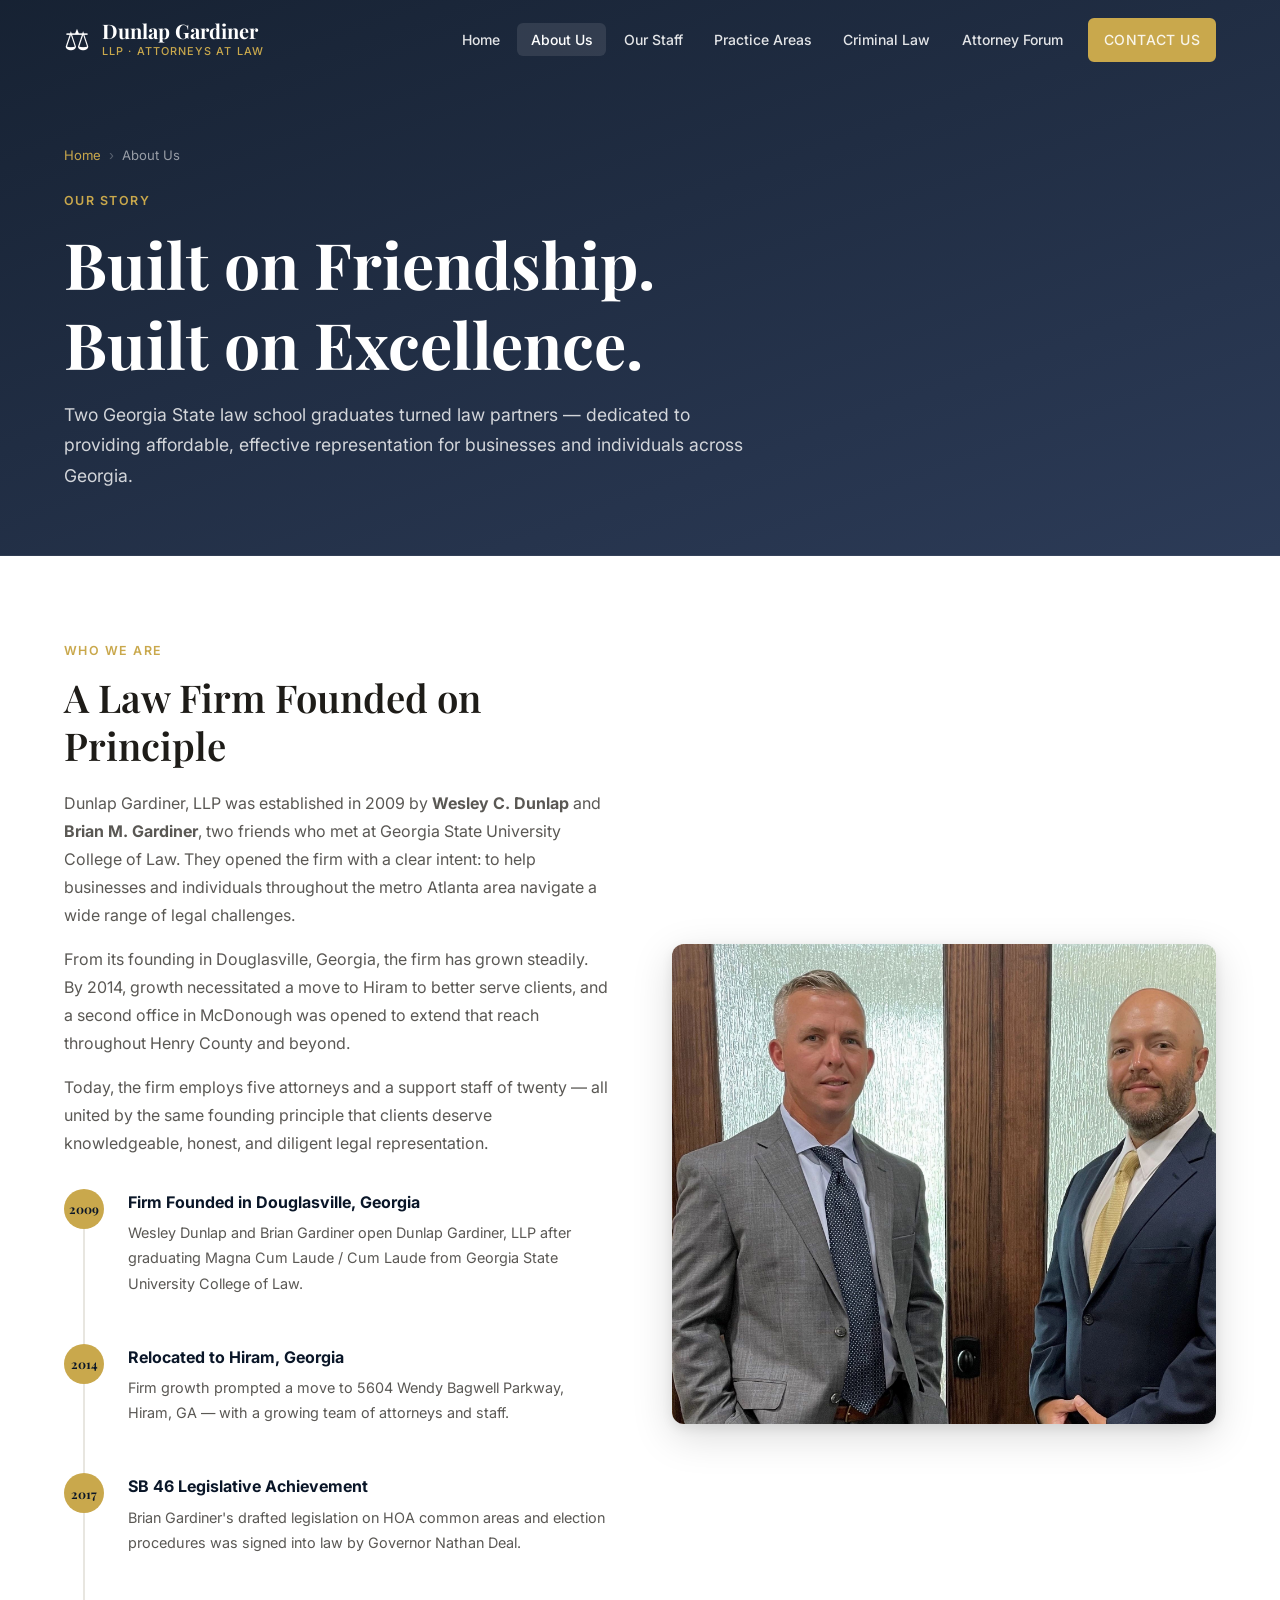
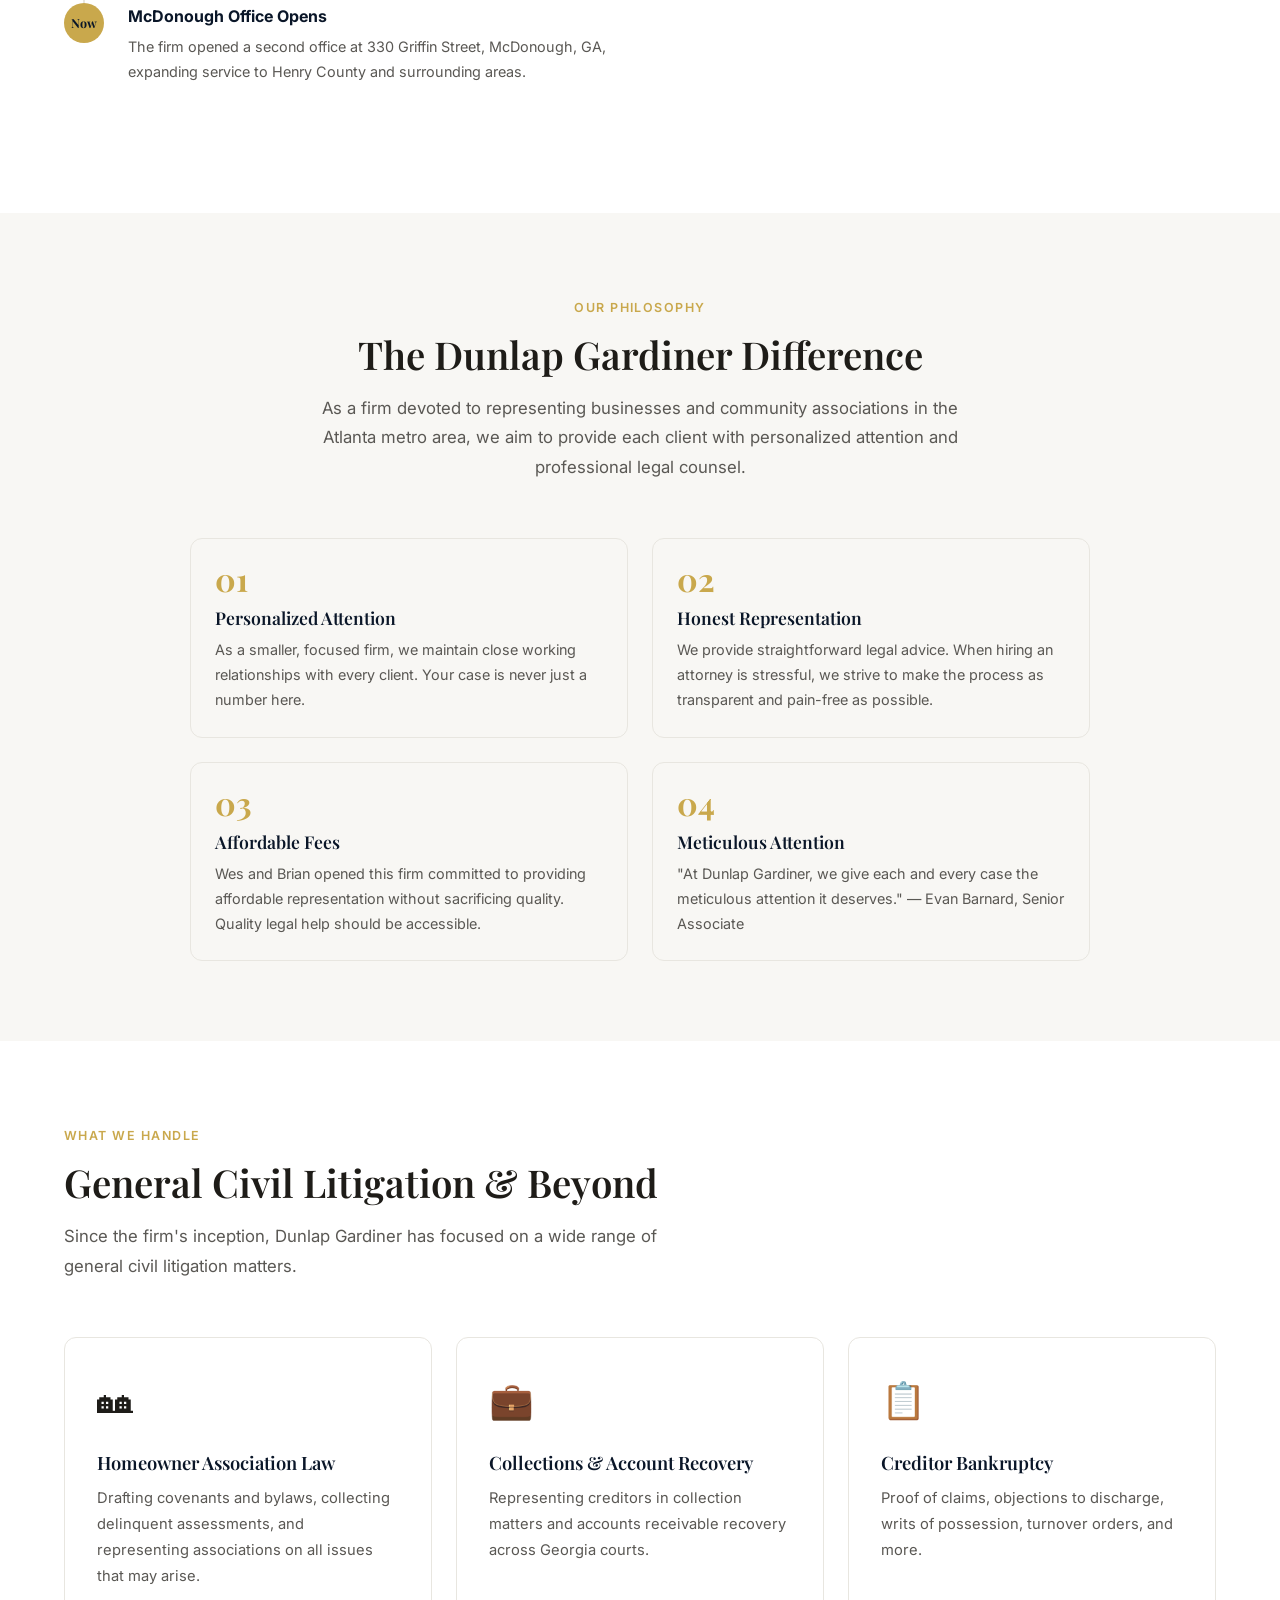
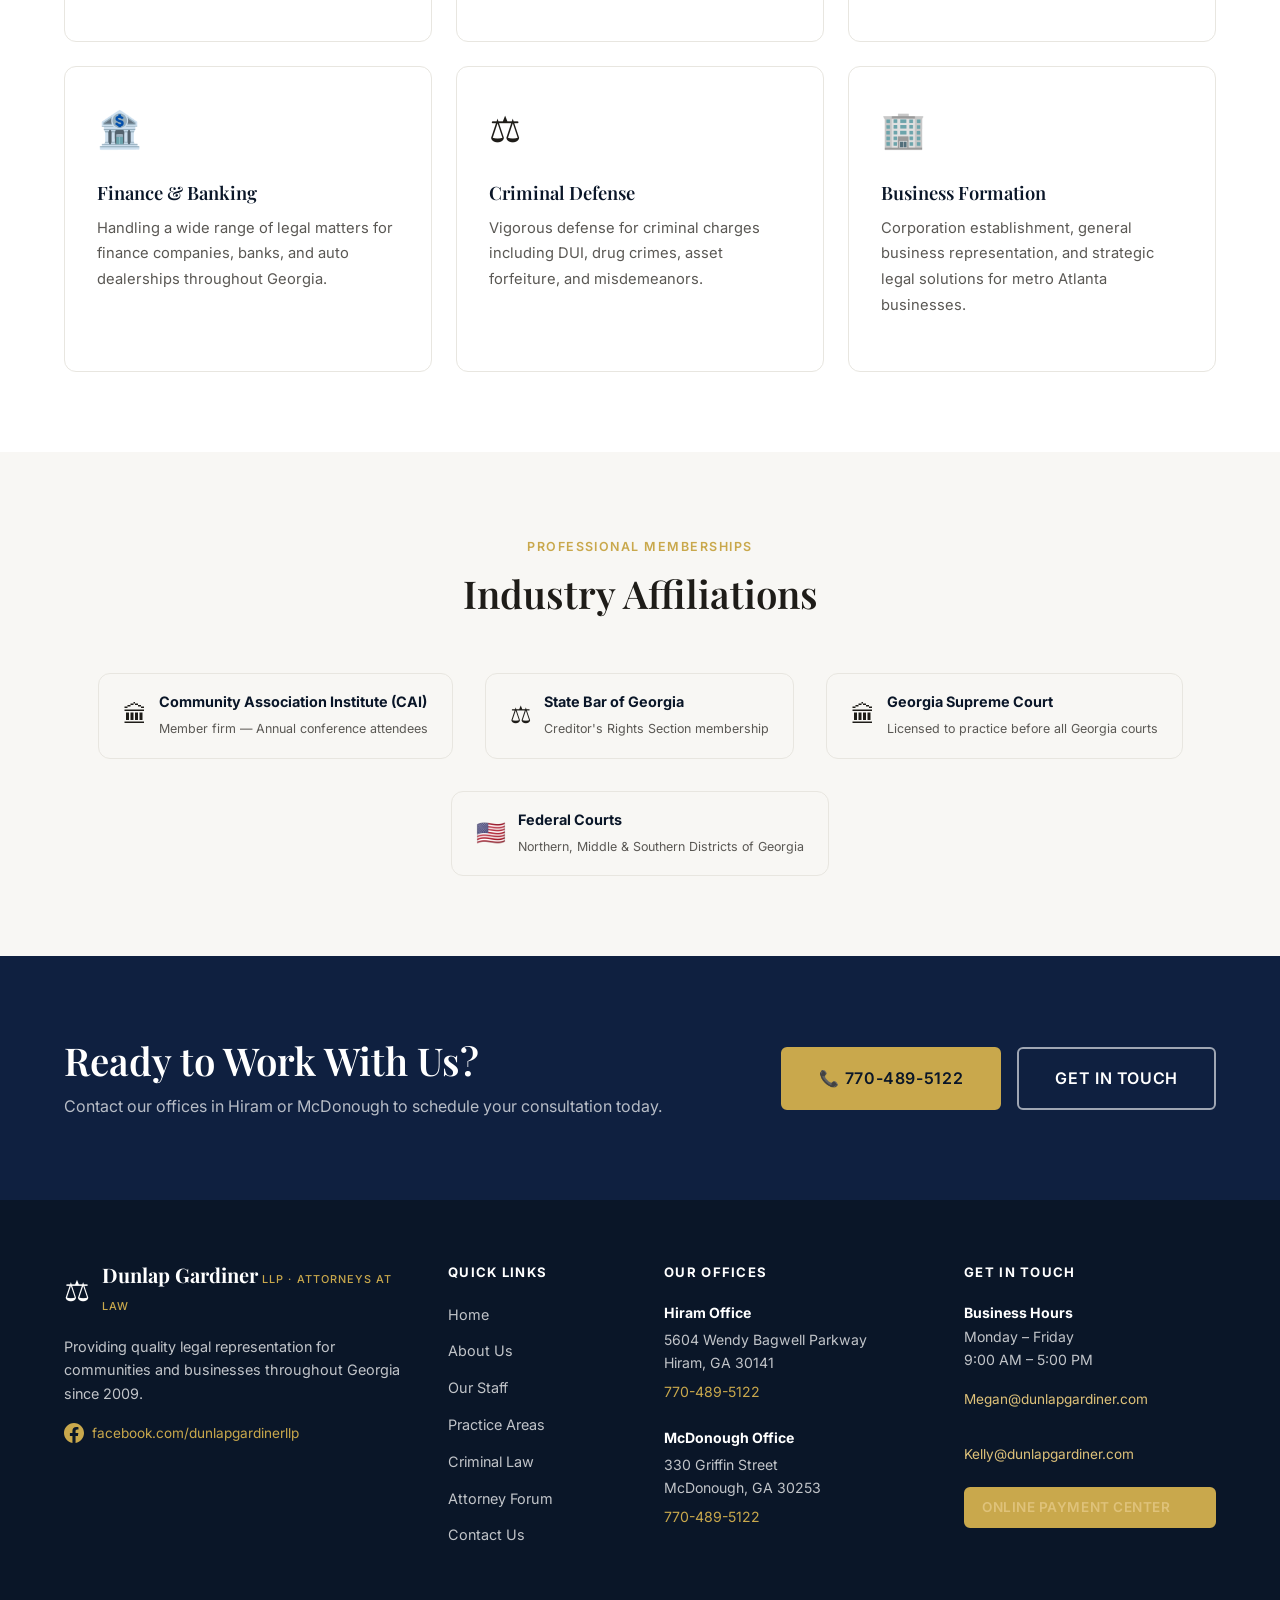
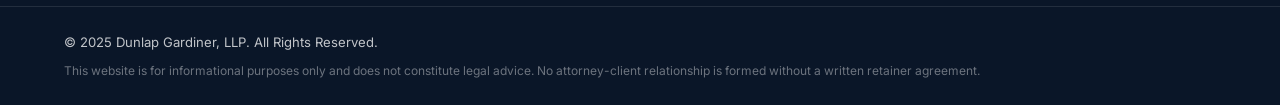
==== commit 560bd455: "edit: https://dunlapgardiner.com/ - i want you to look at the images on each o - Add actual photos o" ====
--- a/about.html
+++ b/about.html
@@ -52,7 +52,7 @@
   </div>
 
   <!-- PAGE HERO -->
-  <section class="page-hero">
+  <section class="page-hero" style="background-image: linear-gradient(160deg, rgba(10,22,40,.95) 0%, rgba(15,32,64,.88) 100%), url('https://img1.wsimg.com/isteam/stock/11568/:/rs=w:1920,m'); background-size: cover; background-position: center;">
     <div class="container">
       <div class="page-hero-content">
         <div class="breadcrumb">
